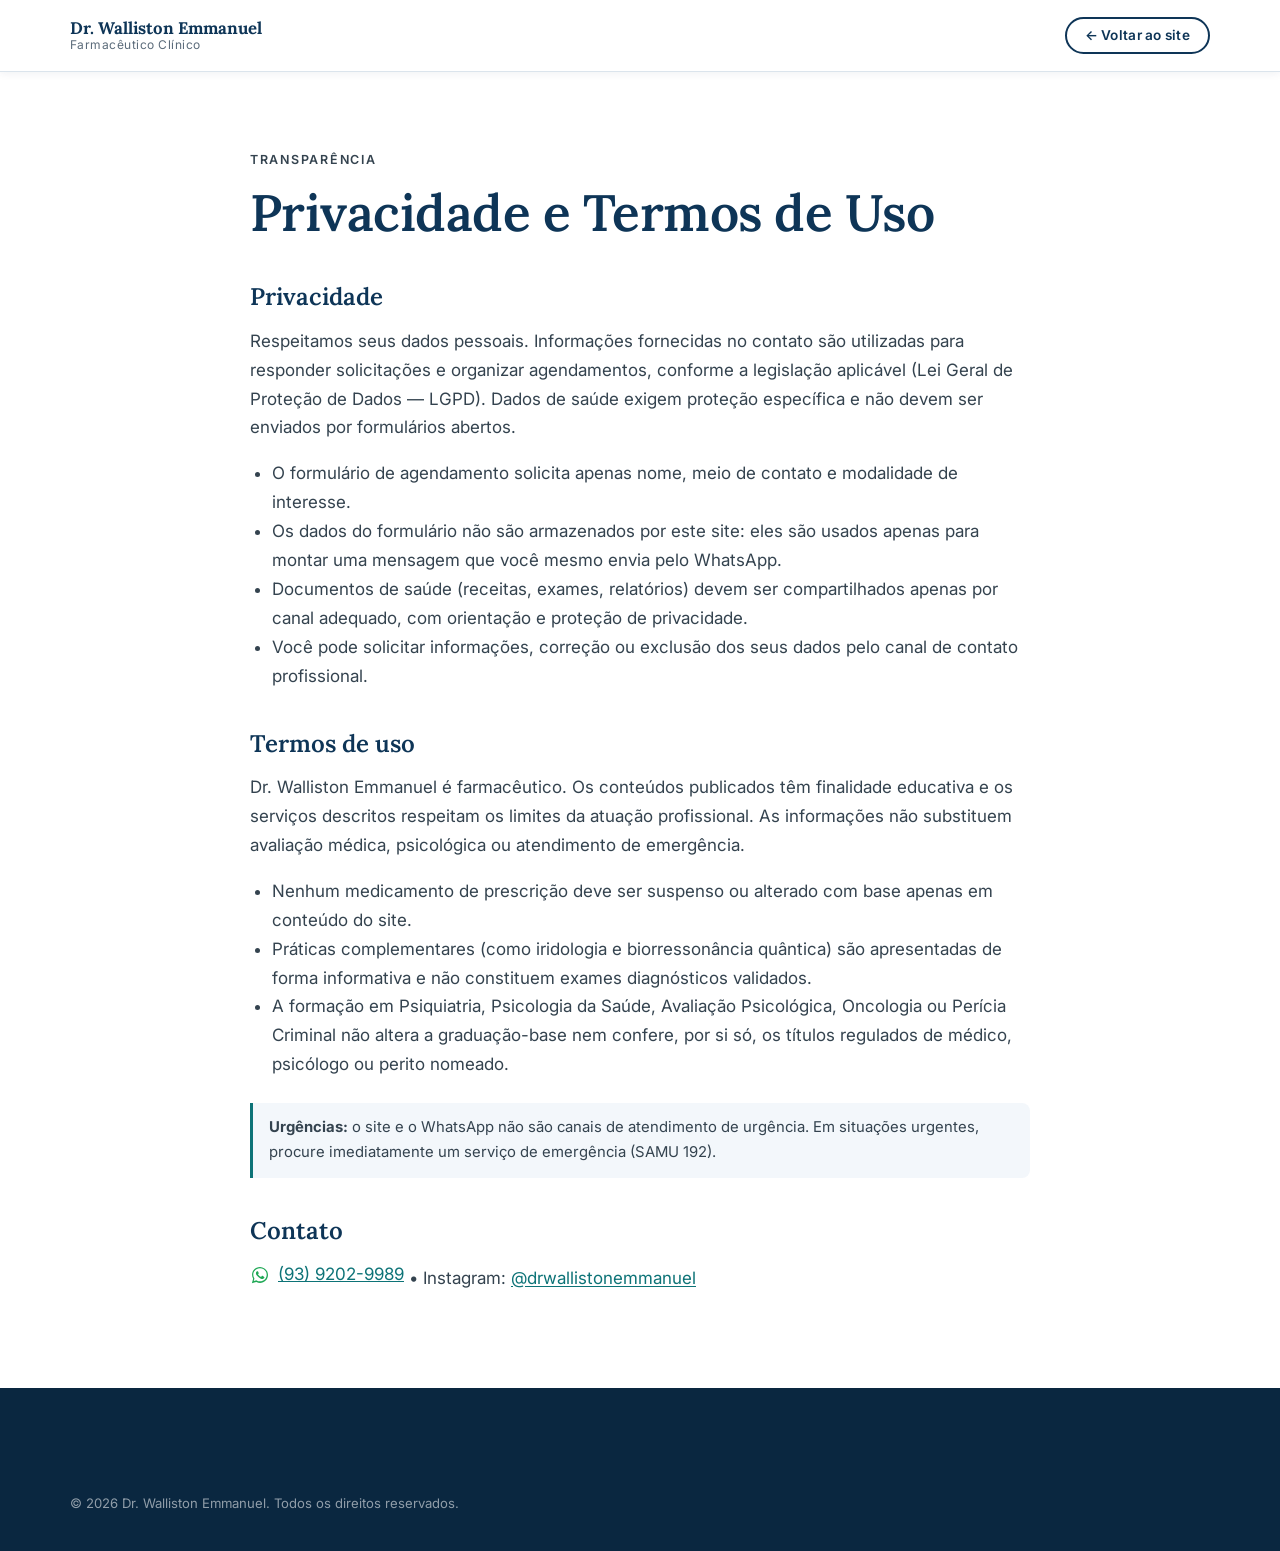
==== privacidade.html @ 7d1b39a8 "Sua mensagem de commit aqui" ====
<!DOCTYPE html>
<html lang="pt-BR">
<head>
  <meta charset="UTF-8">
  <meta name="viewport" content="width=device-width, initial-scale=1.0">
  <title>Privacidade e Termos | Dr. Walliston Emmanuel</title>
  <meta name="description" content="Política de privacidade e termos de uso do site do farmacêutico clínico Dr. Walliston Emmanuel.">
  <meta name="theme-color" content="#0e3557">
  <link rel="preconnect" href="https://fonts.googleapis.com">
  <link rel="preconnect" href="https://fonts.gstatic.com" crossorigin>
  <link href="https://fonts.googleapis.com/css2?family=Lora:ital,wght@0,500;0,600;0,700;1,500&family=Inter:wght@400;500;600&display=swap" rel="stylesheet">
  <link rel="stylesheet" href="css/style.css">
</head>
<body>
  <header class="header is-scrolled">
    <div class="container header__inner">
      <a href="index.html" class="brand" aria-label="Voltar ao início">
        <span class="brand__text"><strong>Dr. Walliston Emmanuel</strong><small>Farmacêutico Clínico</small></span>
      </a>
      <a href="index.html" class="btn btn--ghost btn--sm">← Voltar ao site</a>
    </div>
  </header>

  <main class="legal-page">
    <div class="container">
      <p class="eyebrow">Transparência</p>
      <h1>Privacidade e Termos de Uso</h1>

      <!-- TODO: a política completa precisa ser personalizada ao funcionamento real do site (responsável, e-mail de contato, ferramentas de analytics etc.). -->

      <h2>Privacidade</h2>
      <p>Respeitamos seus dados pessoais. Informações fornecidas no contato são utilizadas para responder solicitações e organizar agendamentos, conforme a legislação aplicável (Lei Geral de Proteção de Dados — LGPD). Dados de saúde exigem proteção específica e não devem ser enviados por formulários abertos.</p>
      <ul>
        <li>O formulário de agendamento solicita apenas nome, meio de contato e modalidade de interesse.</li>
        <li>Os dados do formulário não são armazenados por este site: eles são usados apenas para montar uma mensagem que você mesmo envia pelo WhatsApp.</li>
        <li>Documentos de saúde (receitas, exames, relatórios) devem ser compartilhados apenas por canal adequado, com orientação e proteção de privacidade.</li>
        <li>Você pode solicitar informações, correção ou exclusão dos seus dados pelo canal de contato profissional.</li>
      </ul>

      <h2>Termos de uso</h2>
      <p>Dr. Walliston Emmanuel é farmacêutico. Os conteúdos publicados têm finalidade educativa e os serviços descritos respeitam os limites da atuação profissional. As informações não substituem avaliação médica, psicológica ou atendimento de emergência.</p>
      <ul>
        <li>Nenhum medicamento de prescrição deve ser suspenso ou alterado com base apenas em conteúdo do site.</li>
        <li>Práticas complementares (como iridologia e biorressonância quântica) são apresentadas de forma informativa e não constituem exames diagnósticos validados.</li>
        <li>A formação em Psiquiatria, Psicologia da Saúde, Avaliação Psicológica, Oncologia ou Perícia Criminal não altera a graduação-base nem confere, por si só, os títulos regulados de médico, psicólogo ou perito nomeado.</li>
      </ul>
      <p class="note"><strong>Urgências:</strong> o site e o WhatsApp não são canais de atendimento de urgência. Em situações urgentes, procure imediatamente um serviço de emergência (SAMU 192).</p>

      <h2>Contato</h2>
      <p><a class="wa-link" href="https://wa.me/559392029989" target="_blank" rel="noopener"><svg class="wa" viewBox="0 0 32 32" aria-hidden="true"><path d="M16 3C9 3 3.3 8.6 3.3 15.6c0 2.2.6 4.4 1.7 6.3L3 29l7.3-1.9c1.8 1 3.8 1.5 5.8 1.5 7 0 12.7-5.7 12.7-12.6S23 3 16 3zm0 23.1c-1.9 0-3.7-.5-5.3-1.4l-.4-.2-4.3 1.1 1.1-4.2-.3-.4a10.4 10.4 0 0 1-1.6-5.5C5.2 9.8 10 5.1 16 5.1s10.7 4.7 10.7 10.5S21.9 26.1 16 26.1zm5.8-7.8c-.3-.2-1.9-.9-2.2-1-.3-.1-.5-.2-.7.2-.2.3-.8 1-1 1.2-.2.2-.4.2-.7.1-.3-.2-1.3-.5-2.5-1.6-.9-.8-1.6-1.8-1.7-2.1-.2-.3 0-.5.1-.6l.5-.6.3-.5c.1-.2 0-.4 0-.6l-1-2.4c-.3-.6-.5-.5-.7-.5h-.6c-.2 0-.6.1-.9.4-.3.3-1.2 1.1-1.2 2.8s1.2 3.2 1.4 3.5c.2.2 2.4 3.6 5.7 5 .8.4 1.4.6 1.9.7.8.3 1.5.2 2.1.1.6-.1 1.9-.8 2.2-1.5.3-.7.3-1.4.2-1.5-.1-.1-.3-.2-.6-.3z"/></svg>(93) 9202-9989</a> • Instagram: <a href="https://www.instagram.com/drwallistonemmanuel/" target="_blank" rel="noopener">@drwallistonemmanuel</a></p>
    </div>
  </main>

  <footer class="footer">
    <div class="container footer__legal">
      <p class="footer__copy">© 2026 Dr. Walliston Emmanuel. Todos os direitos reservados.</p>
    </div>
  </footer>
</body>
</html>
---- css/style.css ----
/* ==========================================================
   Dr. Walliston Emmanuel — Site profissional
   Paleta: azul profundo + branco, detalhes em verde-petróleo
   ========================================================== */

:root {
  --navy-900: #0a2740;
  --navy-800: #0e3557;
  --navy-700: #15466f;
  --petrol: #0d7377;
  --petrol-600: #0b6266;
  --petrol-100: #e3f2f1;
  --sky-50: #f3f7fb;
  --sky-100: #e6eef6;
  --ink: #1d2a36;
  --muted: #5b6b7a;
  --line: #dbe4ec;
  --white: #ffffff;
  --whats: #1fa855;

  --radius: 14px;
  --radius-lg: 22px;
  --shadow-sm: 0 2px 8px rgba(10, 39, 64, .06);
  --shadow: 0 12px 32px rgba(10, 39, 64, .10);
  --shadow-lg: 0 24px 60px rgba(10, 39, 64, .16);

  --font-serif: "Lora", Georgia, serif;
  --font-sans: "Inter", system-ui, -apple-system, "Segoe UI", Roboto, sans-serif;

  --header-h: 72px;
}

*, *::before, *::after { box-sizing: border-box; }
html { scroll-behavior: smooth; scroll-padding-top: calc(var(--header-h) + 12px); -webkit-text-size-adjust: 100%; }
body {
  margin: 0;
  font-family: var(--font-sans);
  font-size: clamp(1rem, .96rem + .2vw, 1.0625rem);
  line-height: 1.7;
  color: var(--ink);
  background: var(--white);
  -webkit-font-smoothing: antialiased;
}
img { max-width: 100%; height: auto; display: block; }
a { color: var(--petrol); }
a:hover { color: var(--navy-800); }
h1, h2, h3, h4 { font-family: var(--font-serif); color: var(--navy-800); line-height: 1.25; margin: 0 0 .6em; }
h1 { font-size: clamp(2rem, 1.4rem + 2.6vw, 3.2rem); font-weight: 600; letter-spacing: -.01em; }
h2 { font-size: clamp(1.65rem, 1.3rem + 1.4vw, 2.4rem); font-weight: 600; }
h3 { font-size: 1.2rem; font-weight: 600; }
h4 { font-size: 1.15rem; }
p { margin: 0 0 1em; }
ul, ol { margin: 0; padding: 0; }
:focus-visible { outline: 3px solid var(--petrol); outline-offset: 3px; border-radius: 4px; }

.container { width: 100%; max-width: 1180px; margin: 0 auto; padding: 0 20px; }
.section { padding: clamp(64px, 8vw, 112px) 0; }
.section__head { max-width: 760px; margin: 0 auto 48px; text-align: center; }
.section__head p:last-child { color: var(--muted); }
.section__head--left { text-align: left; margin-left: 0; }
.eyebrow {
  font-family: var(--font-sans);
  font-size: .78rem; font-weight: 600; letter-spacing: .14em; text-transform: uppercase;
  color: var(--petrol); margin-bottom: .8em;
}
.small { font-size: .9rem; color: var(--muted); }
.fineprint { font-size: .85rem; color: var(--muted); border-left: 3px solid var(--line); padding-left: 14px; margin-top: 28px; }

.skip { position: absolute; left: -999px; top: 8px; background: var(--navy-800); color: #fff; padding: 8px 14px; border-radius: 8px; z-index: 200; }
.skip:focus { left: 8px; }

/* ---------- Botões ---------- */
.btn {
  display: inline-flex; align-items: center; justify-content: center; gap: 10px;
  padding: 14px 26px; border-radius: 999px; border: 2px solid transparent;
  font: 600 .95rem/1 var(--font-sans); letter-spacing: .02em; text-decoration: none; cursor: pointer;
  transition: transform .2s, box-shadow .2s, background .2s, color .2s, border-color .2s;
}
.btn:hover { transform: translateY(-2px); }
.btn svg { width: 20px; height: 20px; fill: none; stroke: currentColor; stroke-width: 2; }
.btn--primary { background: var(--navy-800); color: #fff; box-shadow: 0 8px 20px rgba(14, 53, 87, .25); }
.btn--primary:hover { background: var(--navy-700); color: #fff; }
.btn--ghost { border-color: var(--navy-800); color: var(--navy-800); background: transparent; }
.btn--ghost:hover { background: var(--navy-800); color: #fff; }
.btn--light { background: #fff; color: var(--navy-800); }
.btn--light:hover { background: var(--petrol-100); color: var(--navy-900); }
.btn--whats { background: var(--whats); color: #fff; box-shadow: 0 8px 20px rgba(31, 168, 85, .3); }
.btn--whats:hover { background: #188e47; color: #fff; }
.btn--sm { padding: 10px 18px; font-size: .85rem; }
.btn--block { width: 100%; }

/* ---------- Cabeçalho ---------- */
.header {
  position: sticky; top: 0; z-index: 100; height: var(--header-h);
  background: rgba(255, 255, 255, .92); backdrop-filter: saturate(160%) blur(10px);
  border-bottom: 1px solid transparent; transition: border-color .3s, box-shadow .3s;
}
.header.is-scrolled { border-color: var(--line); box-shadow: var(--shadow-sm); }
.header__inner { display: flex; align-items: center; justify-content: space-between; height: 100%; gap: 20px; }
.brand { display: flex; align-items: center; gap: 12px; text-decoration: none; color: var(--navy-800); }
.brand__mark {
  display: grid; place-items: center; width: 44px; height: 44px; border-radius: 12px; flex-shrink: 0;
  background: linear-gradient(135deg, var(--navy-800), var(--petrol));
  color: #fff; font: 700 1rem var(--font-serif); letter-spacing: .04em;
}
.brand__text { display: flex; flex-direction: column; line-height: 1.2; }
.brand__text strong { font-family: var(--font-serif); font-size: 1.05rem; white-space: nowrap; }
.brand__text small { white-space: nowrap; }
.nav__cta { white-space: nowrap; }
@media (min-width: 1141px) and (max-width: 1440px) { .nav__cta { display: none; } }
.brand__text small { font-size: .75rem; color: var(--muted); letter-spacing: .04em; }
.brand--light, .brand--light:hover { color: #fff; }
.brand--light small { color: rgba(255, 255, 255, .7); }

.nav { display: flex; align-items: center; gap: 20px; }
.nav ul { display: flex; list-style: none; gap: 2px; }
.nav ul a {
  display: block; padding: 8px 10px; border-radius: 8px;
  color: var(--ink); text-decoration: none; font-size: .88rem; font-weight: 500; white-space: nowrap;
  transition: color .2s, background .2s;
}
.nav ul a:hover, .nav ul a.is-active { color: var(--petrol); background: var(--petrol-100); }

.nav-toggle { display: none; width: 44px; height: 44px; border: 0; background: transparent; cursor: pointer; padding: 10px; }
.nav-toggle span { display: block; height: 2px; background: var(--navy-800); border-radius: 2px; margin: 5px 0; transition: transform .3s, opacity .3s; }
.nav-toggle[aria-expanded="true"] span:nth-child(1) { transform: translateY(7px) rotate(45deg); }
.nav-toggle[aria-expanded="true"] span:nth-child(2) { opacity: 0; }
.nav-toggle[aria-expanded="true"] span:nth-child(3) { transform: translateY(-7px) rotate(-45deg); }

@media (max-width: 1140px) {
  .nav-toggle { display: block; }
  .nav {
    position: fixed; inset: var(--header-h) 0 auto 0; flex-direction: column; align-items: stretch; gap: 16px;
    background: #fff; padding: 16px 20px 28px; border-bottom: 1px solid var(--line); box-shadow: var(--shadow);
    transform: translateY(-12px); opacity: 0; visibility: hidden; transition: all .25s ease;
    max-height: calc(100dvh - var(--header-h)); overflow-y: auto;
  }
  .nav.is-open { transform: none; opacity: 1; visibility: visible; }
  .nav ul { flex-direction: column; }
  .nav ul a { padding: 12px 10px; font-size: 1rem; border-bottom: 1px solid var(--sky-100); border-radius: 0; }
}

/* ---------- Hero ---------- */
.hero {
  position: relative; overflow: hidden;
  background:
    radial-gradient(900px 500px at 85% 10%, rgba(13, 115, 119, .12), transparent 60%),
    linear-gradient(180deg, var(--sky-50), #fff);
  padding: clamp(40px, 6vw, 80px) 0 clamp(56px, 7vw, 96px);
}
.hero__inner { display: grid; grid-template-columns: 1.15fr .85fr; gap: clamp(32px, 5vw, 72px); align-items: center; }
.hero__sub { font-size: 1.1rem; color: var(--muted); max-width: 600px; }
.hero__call {
  font-family: var(--font-serif); font-style: italic; font-size: 1.12rem; color: var(--navy-700);
  border-left: 3px solid var(--petrol); padding-left: 16px; max-width: 560px;
}
.hero__actions { display: flex; flex-wrap: wrap; gap: 14px; margin: 28px 0 36px; }
.hero__facts { display: flex; flex-wrap: wrap; gap: 14px 36px; list-style: none; padding-top: 24px; border-top: 1px solid var(--line); }
.hero__facts li { display: flex; flex-direction: column; }
.hero__facts strong { font-family: var(--font-serif); font-size: 1.5rem; color: var(--navy-800); }
.hero__facts span { font-size: .85rem; color: var(--muted); max-width: 180px; line-height: 1.4; }

.hero__photo { position: relative; margin: 0; }
.hero__photo::before {
  content: ""; position: absolute; inset: 24px -24px -24px 24px; border-radius: var(--radius-lg);
  background: linear-gradient(135deg, var(--petrol), var(--navy-800)); opacity: .9; z-index: 0;
}
.hero__photo img { position: relative; z-index: 1; border-radius: var(--radius-lg); box-shadow: var(--shadow-lg); aspect-ratio: 4/5; object-fit: cover; width: 100%; }
.hero__badge {
  position: absolute; z-index: 2; left: -20px; bottom: 32px;
  display: flex; align-items: center; gap: 10px;
  background: #fff; padding: 12px 18px; border-radius: 999px; box-shadow: var(--shadow);
  font-size: .85rem; font-weight: 600; color: var(--navy-800);
}
.dot { width: 10px; height: 10px; border-radius: 50%; background: var(--whats); box-shadow: 0 0 0 0 rgba(31, 168, 85, .6); animation: pulse 2s infinite; }
@keyframes pulse { 70% { box-shadow: 0 0 0 10px rgba(31, 168, 85, 0); } 100% { box-shadow: 0 0 0 0 rgba(31, 168, 85, 0); } }

/* ---------- Boas-vindas / Pilares ---------- */
.welcome__intro { max-width: 820px; margin: 0 auto 56px; text-align: center; }
.welcome__intro p { font-size: 1.1rem; color: var(--muted); }
.pillars__title { text-align: center; font-size: 1.4rem; margin-bottom: 28px; }
.pillars { display: grid; grid-template-columns: repeat(3, 1fr); gap: 24px; }
.pillar {
  background: #fff; border: 1px solid var(--line); border-radius: var(--radius-lg); padding: 32px 28px;
  transition: transform .3s, box-shadow .3s, border-color .3s;
}
.pillar:hover { transform: translateY(-6px); box-shadow: var(--shadow); border-color: transparent; }
.pillar__icon { width: 56px; height: 56px; border-radius: 16px; background: var(--petrol-100); display: grid; place-items: center; margin-bottom: 20px; }
.pillar__icon svg { width: 28px; height: 28px; fill: none; stroke: var(--petrol); stroke-width: 1.8; stroke-linecap: round; stroke-linejoin: round; }
.pillar p { color: var(--muted); margin: 0; }

/* ---------- Quem sou ---------- */
.about { background: var(--sky-50); }
.about__inner { display: grid; grid-template-columns: .8fr 1.2fr; gap: clamp(32px, 5vw, 72px); align-items: start; }
.about__photo { margin: 0; position: sticky; top: calc(var(--header-h) + 24px); }
.about__photo img { border-radius: var(--radius-lg); box-shadow: var(--shadow); aspect-ratio: 4/5; object-fit: cover; width: 100%; }
.about__role { font-weight: 600; color: var(--petrol); margin-top: -.4em; }
.crf { color: var(--muted); font-weight: 500; }
.about__text > p { color: #34434f; }
.signature {
  margin: 32px 0; padding: 28px 32px; border-radius: var(--radius);
  background: linear-gradient(135deg, var(--navy-800), var(--navy-700)); color: #fff; position: relative;
}
.signature::before { content: "“"; position: absolute; top: -18px; left: 20px; font: 700 5rem/1 var(--font-serif); color: var(--petrol); opacity: .9; }
.signature p { font-family: var(--font-serif); font-size: 1.35rem; font-style: italic; margin: 0 0 .4em; }
.signature cite { font-style: normal; font-size: .9rem; opacity: .8; }
.about__actions { display: flex; flex-wrap: wrap; gap: 14px; }

/* ---------- Serviços ---------- */
.filters { display: flex; flex-wrap: wrap; justify-content: center; gap: 10px; margin-bottom: 36px; }
.filter {
  border: 1px solid var(--line); background: #fff; color: var(--ink); cursor: pointer;
  padding: 9px 18px; border-radius: 999px; font: 500 .88rem var(--font-sans); transition: all .2s;
}
.filter:hover { border-color: var(--petrol); color: var(--petrol); }
.filter.is-active { background: var(--petrol); border-color: var(--petrol); color: #fff; }

.cards { display: grid; grid-template-columns: repeat(auto-fill, minmax(280px, 1fr)); gap: 22px; }
.card {
  display: flex; flex-direction: column; align-items: flex-start;
  background: #fff; border: 1px solid var(--line); border-radius: var(--radius); padding: 26px 24px;
  transition: transform .25s, box-shadow .25s, border-color .25s, opacity .3s;
  position: relative; overflow: hidden;
}
.card::after { content: ""; position: absolute; left: 0; top: 0; height: 3px; width: 0; background: linear-gradient(90deg, var(--petrol), var(--navy-700)); transition: width .35s; }
.card:hover { transform: translateY(-4px); box-shadow: var(--shadow); border-color: transparent; }
.card:hover::after { width: 100%; }
.card.is-hidden { display: none; }
.card__tag { display: inline-block; font-size: .72rem; font-weight: 600; letter-spacing: .08em; text-transform: uppercase; color: var(--petrol); background: var(--petrol-100); padding: 4px 10px; border-radius: 999px; margin-bottom: 14px; }
.card h3 { font-size: 1.12rem; }
.card > p { color: var(--muted); font-size: .95rem; flex-grow: 1; }
.card__more {
  border: 0; background: none; padding: 0; cursor: pointer;
  font: 600 .9rem var(--font-sans); color: var(--navy-800); display: inline-flex; align-items: center; gap: 6px;
}
.card__more::after { content: "→"; transition: transform .2s; }
.card__more:hover::after { transform: translateX(4px); }

.note { background: var(--sky-50); border-left: 3px solid var(--petrol); padding: 12px 16px; border-radius: 0 8px 8px 0; font-size: .93rem; color: #34434f; }

.cta-inline {
  margin-top: 48px; padding: 28px 32px; border-radius: var(--radius-lg);
  background: var(--petrol-100); display: flex; align-items: center; justify-content: space-between; gap: 20px; flex-wrap: wrap;
}
.cta-inline p { margin: 0; font-family: var(--font-serif); font-size: 1.15rem; color: var(--navy-800); max-width: 640px; }

/* ---------- Modal ---------- */
.modal { position: fixed; inset: 0; z-index: 300; display: grid; place-items: center; padding: 20px; }
.modal[hidden] { display: none; }
.modal__backdrop { position: absolute; inset: 0; background: rgba(10, 39, 64, .55); backdrop-filter: blur(3px); animation: fade .25s; }
.modal__box {
  position: relative; background: #fff; border-radius: var(--radius-lg); padding: 40px 36px 32px;
  max-width: 640px; width: 100%; max-height: 88dvh; overflow-y: auto; box-shadow: var(--shadow-lg);
  animation: rise .3s ease;
}
.modal__box h3 { font-size: 1.5rem; }
.modal__box #modal-body p { color: #34434f; }
.modal__box .btn { margin-top: 8px; }
.modal__close { position: absolute; top: 14px; right: 16px; width: 40px; height: 40px; border: 0; border-radius: 50%; background: var(--sky-100); font-size: 1.6rem; line-height: 1; color: var(--navy-800); cursor: pointer; }
.modal__close:hover { background: var(--line); }
body.no-scroll { overflow: hidden; }
@keyframes fade { from { opacity: 0; } }
@keyframes rise { from { opacity: 0; transform: translateY(20px) scale(.98); } }

/* ---------- Formação ---------- */
.formation { background: linear-gradient(180deg, #fff, var(--sky-50)); }
.formation__inner { display: grid; grid-template-columns: .9fr 1.1fr; gap: clamp(32px, 5vw, 72px); align-items: start; }
.formation__aside { position: sticky; top: calc(var(--header-h) + 24px); }
.formation__aside > p { color: var(--muted); }
.stats { display: flex; gap: 16px; margin: 28px 0; }
.stats div { flex: 1; background: var(--navy-800); color: #fff; border-radius: var(--radius); padding: 20px; }
.stats strong { display: block; font: 600 2.2rem/1.1 var(--font-serif); }
.stats span { font-size: .85rem; opacity: .8; }
.formation__photo { margin: 0; }
.formation__photo img { border-radius: var(--radius-lg); aspect-ratio: 16/11; object-fit: cover; object-position: center 22%; width: 100%; box-shadow: var(--shadow); }

.degrees { list-style: none; counter-reset: deg; display: grid; gap: 12px; }
.degrees li {
  counter-increment: deg; position: relative;
  background: #fff; border: 1px solid var(--line); border-radius: var(--radius); padding: 16px 20px 16px 68px;
  transition: border-color .2s, transform .2s;
}
.degrees li:hover { border-color: var(--petrol); transform: translateX(4px); }
.degrees li::before {
  content: counter(deg, decimal-leading-zero); position: absolute; left: 18px; top: 50%; transform: translateY(-50%);
  font: 600 1.05rem var(--font-serif); color: var(--petrol);
  width: 36px; height: 36px; border-radius: 10px; background: var(--petrol-100); display: grid; place-items: center;
}
.degrees h3 { font-size: 1.02rem; margin: 0 0 2px; }
.degrees span { font-size: .87rem; color: var(--muted); }

.other-studies { margin-top: 36px; }
.chips { list-style: none; display: flex; flex-wrap: wrap; gap: 10px; }
.chips li { background: #fff; border: 1px dashed var(--petrol); color: var(--petrol-600); padding: 8px 16px; border-radius: 999px; font-size: .9rem; }

/* ---------- Como funciona ---------- */
.steps { list-style: none; display: grid; grid-template-columns: repeat(3, 1fr); gap: 22px; margin-bottom: 72px; }
.step { position: relative; padding: 28px 24px 24px; border-radius: var(--radius); background: var(--sky-50); }
.step__n {
  display: grid; place-items: center; width: 44px; height: 44px; border-radius: 50%; margin-bottom: 16px;
  background: var(--navy-800); color: #fff; font: 600 1.1rem var(--font-serif);
}
.step h3 { font-size: 1.1rem; }
.step p { color: var(--muted); margin: 0; font-size: .95rem; }

.modes { display: grid; grid-template-columns: .8fr 1.2fr; gap: clamp(28px, 4vw, 56px); align-items: center; }
.modes__photo { margin: 0; }
.modes__photo img { border-radius: var(--radius-lg); aspect-ratio: 4/5; object-fit: cover; width: 100%; box-shadow: var(--shadow); }
.modes__cards { display: grid; gap: 18px; }
.mode { border: 1px solid var(--line); border-radius: var(--radius); padding: 24px 26px; background: #fff; }
.mode h3 { display: flex; align-items: center; gap: 12px; font-size: 1.15rem; }
.mode h3 svg { width: 26px; height: 26px; fill: none; stroke: var(--petrol); stroke-width: 1.8; stroke-linecap: round; stroke-linejoin: round; flex-shrink: 0; }
.mode p { color: #34434f; }
.mode p:last-child { margin-bottom: 0; }
.mode--highlight { background: var(--petrol-100); border-color: transparent; }
.checklist { list-style: none; display: grid; gap: 6px; margin-bottom: 14px; }
.checklist li { position: relative; padding-left: 28px; }
.checklist li::before { content: "✓"; position: absolute; left: 0; top: 0; color: var(--petrol); font-weight: 700; }

/* ---------- Para quem é ---------- */
.who { background: linear-gradient(135deg, var(--navy-900), var(--navy-700)); color: #fff; }
.who h2 { color: #fff; }
.who .eyebrow { color: #7fd1cf; }
.who__inner { display: grid; grid-template-columns: .9fr 1.1fr; gap: clamp(32px, 5vw, 72px); align-items: center; }
.who__text p { color: rgba(255, 255, 255, .82); font-size: 1.08rem; margin-bottom: 28px; }
.who__list { list-style: none; display: grid; grid-template-columns: 1fr 1fr; gap: 14px; }
.who__list li {
  position: relative; padding: 18px 18px 18px 50px; border-radius: var(--radius);
  background: rgba(255, 255, 255, .07); border: 1px solid rgba(255, 255, 255, .12); font-size: .95rem; line-height: 1.5;
}
.who__list li::before {
  content: ""; position: absolute; left: 18px; top: 22px; width: 18px; height: 18px; border-radius: 50%;
  background: #7fd1cf url("data:image/svg+xml,%3Csvg xmlns='http://www.w3.org/2000/svg' viewBox='0 0 24 24' fill='none' stroke='%230a2740' stroke-width='3.5' stroke-linecap='round' stroke-linejoin='round'%3E%3Cpath d='M5 12l5 5L20 7'/%3E%3C/svg%3E") center/12px no-repeat;
}

/* ---------- Conteúdos ---------- */
.topics { display: grid; grid-template-columns: repeat(4, 1fr); gap: 18px; }
.topic {
  display: block; padding: 24px 22px; border-radius: var(--radius); border: 1px solid var(--line);
  text-decoration: none; color: inherit; background: #fff; transition: transform .25s, box-shadow .25s, border-color .25s;
}
.topic:hover { transform: translateY(-4px); box-shadow: var(--shadow); border-color: transparent; color: inherit; }
.topic h3 { font-size: 1.05rem; }
.topic p { color: var(--muted); font-size: .92rem; margin: 0; }
.topic--ig { background: linear-gradient(135deg, var(--petrol), var(--navy-800)); border: 0; }
.topic--ig h3, .topic--ig p { color: #fff; }
.topic--ig p { opacity: .85; }
.topic--ig svg { width: 30px; height: 30px; fill: none; stroke: #fff; stroke-width: 1.8; margin-bottom: 12px; }

.partners {
  margin-top: 80px; display: grid; grid-template-columns: .8fr 1.2fr; gap: 40px;
  padding: clamp(28px, 4vw, 48px); border-radius: var(--radius-lg); background: var(--sky-50);
}
.partners p { color: #34434f; }

/* ---------- FAQ ---------- */
.faq { background: var(--sky-50); }
.faq__inner { display: grid; grid-template-columns: .7fr 1.3fr; gap: clamp(28px, 5vw, 64px); align-items: start; }
.faq .section__head { position: sticky; top: calc(var(--header-h) + 24px); margin-bottom: 0; }
.accordion { display: grid; gap: 10px; }
.accordion details { background: #fff; border: 1px solid var(--line); border-radius: var(--radius); transition: border-color .2s, box-shadow .2s; }
.accordion details[open] { border-color: var(--petrol); box-shadow: var(--shadow-sm); }
.accordion summary {
  list-style: none; cursor: pointer; padding: 18px 56px 18px 22px; position: relative;
  font-weight: 600; color: var(--navy-800);
}
.accordion summary::-webkit-details-marker { display: none; }
.accordion summary::after {
  content: "+"; position: absolute; right: 18px; top: 50%; transform: translateY(-50%);
  width: 28px; height: 28px; border-radius: 50%; display: grid; place-items: center;
  background: var(--petrol-100); color: var(--petrol); font-size: 1.2rem; font-weight: 500; transition: transform .25s;
}
.accordion details[open] summary::after { content: "−"; }
.accordion details p { padding: 0 22px 20px; margin: 0; color: var(--muted); }

/* ---------- Contato ---------- */
.contact__inner { display: grid; grid-template-columns: 1.1fr .9fr; gap: clamp(32px, 5vw, 72px); align-items: start; }
.contact__info > p { color: var(--muted); }
.contact__list { list-style: none; display: grid; gap: 16px; margin: 28px 0 32px; }
.contact__list li { display: flex; gap: 16px; align-items: flex-start; }
.contact__list svg {
  width: 46px; height: 46px; padding: 11px; border-radius: 12px; flex-shrink: 0;
  background: var(--petrol-100); fill: none; stroke: var(--petrol); stroke-width: 1.8; stroke-linecap: round; stroke-linejoin: round;
}
.contact__list span { display: block; font-size: .78rem; font-weight: 600; letter-spacing: .1em; text-transform: uppercase; color: var(--muted); }
.contact__list a { font-weight: 600; font-size: 1.1rem; text-decoration: none; color: var(--navy-800); }
.contact__list a:hover { color: var(--petrol); }
.contact__photo { margin: 0; }
.contact__photo img { border-radius: var(--radius-lg); aspect-ratio: 16/10; object-fit: cover; object-position: center 20%; width: 100%; box-shadow: var(--shadow); }

.contact__form {
  position: sticky; top: calc(var(--header-h) + 24px);
  background: #fff; border: 1px solid var(--line); border-radius: var(--radius-lg); padding: 32px 28px; box-shadow: var(--shadow);
}
.contact__form h3 { font-size: 1.4rem; margin-bottom: .3em; }
.contact__form label { display: block; font-weight: 600; font-size: .9rem; margin: 18px 0 6px; color: var(--navy-800); }
.contact__form input[type="text"] {
  width: 100%; padding: 13px 16px; border: 1.5px solid var(--line); border-radius: 10px;
  font: 1rem var(--font-sans); color: var(--ink); transition: border-color .2s, box-shadow .2s; background: #fff;
}
.contact__form input[type="text"]:focus { outline: none; border-color: var(--petrol); box-shadow: 0 0 0 4px var(--petrol-100); }
.contact__form input.is-invalid { border-color: #c0392b; }
.contact__form fieldset { border: 0; padding: 0; margin: 22px 0 24px; }
.contact__form legend { font-weight: 600; font-size: .9rem; color: var(--navy-800); margin-bottom: 8px; }
.contact__form .radio { display: flex; align-items: center; gap: 10px; font-weight: 400; margin: 8px 0; cursor: pointer; color: var(--ink); }
.contact__form .radio input { width: 18px; height: 18px; accent-color: var(--petrol); }
.form__error { color: #c0392b; font-size: .9rem; font-weight: 500; }

/* ---------- Rodapé ---------- */
.footer { background: var(--navy-900); color: rgba(255, 255, 255, .78); padding: 64px 0 28px; font-size: .93rem; }
.footer a { color: rgba(255, 255, 255, .85); text-decoration: none; }
.footer a:hover { color: #7fd1cf; }
.footer__inner { display: grid; grid-template-columns: 1.3fr 1fr 1fr; gap: 40px; padding-bottom: 36px; border-bottom: 1px solid rgba(255, 255, 255, .12); }
.footer__quote { font-family: var(--font-serif); font-style: italic; margin-top: 18px; color: rgba(255, 255, 255, .7); }
.footer__nav, .footer__contact { display: flex; flex-direction: column; gap: 10px; }
.footer__legal { padding-top: 24px; font-size: .82rem; color: rgba(255, 255, 255, .55); }
.footer__legal p { margin-bottom: .7em; max-width: 920px; }
.footer__copy { margin-top: 16px; }

/* ---------- WhatsApp flutuante ---------- */
.whats-float {
  position: fixed; right: 20px; bottom: 20px; z-index: 150;
  display: flex; align-items: center; gap: 8px;
  background: var(--whats); color: #fff; text-decoration: none;
  padding: 12px 20px 12px 14px; border-radius: 999px; box-shadow: 0 10px 28px rgba(31, 168, 85, .4);
  font-weight: 600; transition: transform .2s, box-shadow .2s;
}
.whats-float:hover { color: #fff; transform: translateY(-3px) scale(1.03); box-shadow: 0 14px 34px rgba(31, 168, 85, .5); }
.whats-float svg { width: 30px; height: 30px; }

/* ---------- Animações de entrada ---------- */
.js .reveal { opacity: 0; transform: translateY(24px); transition: opacity .7s ease, transform .7s ease; }
.js .reveal.is-visible { opacity: 1; transform: none; }
@media (prefers-reduced-motion: reduce) {
  html { scroll-behavior: auto; }
  *, *::before, *::after { animation: none !important; transition: none !important; }
  .js .reveal { opacity: 1; transform: none; }
}

/* ---------- Página de privacidade ---------- */
.legal-page { padding: clamp(48px, 6vw, 88px) 0; }
.legal-page .container { max-width: 820px; }
.legal-page h2 { font-size: 1.5rem; margin-top: 1.6em; }
.legal-page p, .legal-page li { color: #34434f; }
.legal-page ul { padding-left: 1.3em; margin-bottom: 1em; }
.legal-page .note { margin: 24px 0; }

/* ---------- Responsivo ---------- */
@media (max-width: 980px) {
  .hero__inner, .about__inner, .formation__inner, .modes, .who__inner, .faq__inner, .contact__inner, .partners { grid-template-columns: 1fr; }
  .hero__photo { max-width: 440px; margin: 0 auto; order: -1; }
  .hero__photo::before { inset: 16px -16px -16px 16px; }
  .hero__badge { left: 50%; transform: translateX(-50%); bottom: -18px; white-space: nowrap; }
  .about__photo, .formation__aside, .faq .section__head, .contact__form { position: static; }
  .about__photo { max-width: 420px; }
  .modes__photo { max-width: 420px; }
  .steps { grid-template-columns: repeat(2, 1fr); }
  .topics { grid-template-columns: repeat(2, 1fr); }
  .pillars { grid-template-columns: 1fr; }
  .footer__inner { grid-template-columns: 1fr 1fr; }
  .footer__brand { grid-column: 1 / -1; }
}
@media (max-width: 640px) {
  :root { --header-h: 64px; }
  .container { padding: 0 16px; }
  .brand__text small { display: none; }
  .brand__mark { width: 40px; height: 40px; }
  .hero__actions .btn, .about__actions .btn { flex: 1 1 100%; }
  .steps, .topics, .who__list { grid-template-columns: 1fr; }
  .cards { grid-template-columns: 1fr; }
  .filters { justify-content: flex-start; flex-wrap: nowrap; overflow-x: auto; margin: 0 -16px 28px; padding: 0 16px 6px; scrollbar-width: none; }
  .filters::-webkit-scrollbar { display: none; }
  .filter { flex-shrink: 0; }
  .cta-inline { padding: 24px 20px; }
  .cta-inline .btn { width: 100%; }
  .modal__box { padding: 36px 22px 24px; }
  .contact__form { padding: 26px 20px; }
  .footer__inner { grid-template-columns: 1fr; }
  .whats-float { padding: 14px; right: 16px; bottom: 16px; }
  .whats-float span { display: none; }
  .signature { padding: 24px 22px; }
  .signature p { font-size: 1.15rem; }
}

/* ---------- Logo do WhatsApp ---------- */
svg.wa { fill: currentColor !important; stroke: none !important; }
.btn svg.wa { width: 22px; height: 22px; }
.contact__list svg.wa { color: var(--whats); background: #e3f6ea; }
.wa-link { display: inline-flex; align-items: center; gap: 8px; }
.wa-link svg.wa { width: 20px; height: 20px; color: var(--whats); }
.footer .wa-link svg.wa { color: #4ad27f; }
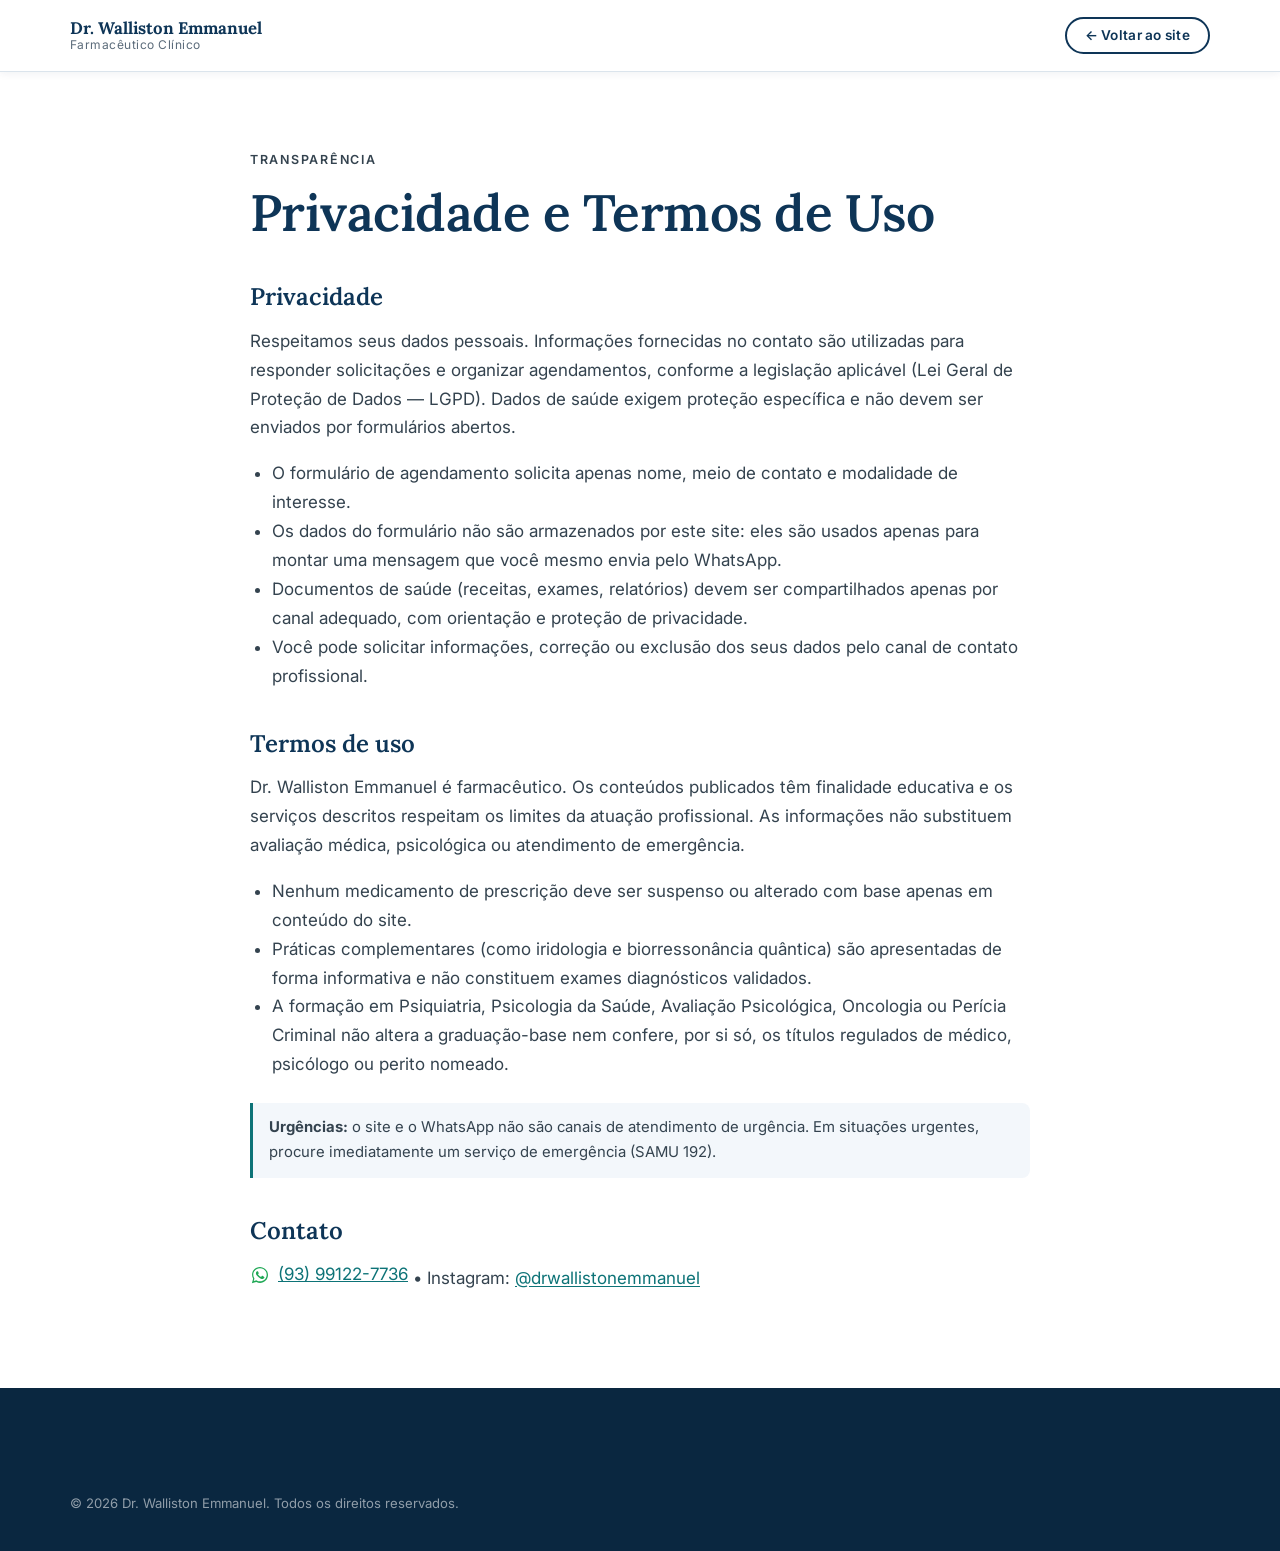
==== commit 1da6325d: "atualizacoes" ====
--- a/privacidade.html
+++ b/privacidade.html
@@ -47,7 +47,7 @@
       <p class="note"><strong>Urgências:</strong> o site e o WhatsApp não são canais de atendimento de urgência. Em situações urgentes, procure imediatamente um serviço de emergência (SAMU 192).</p>
 
       <h2>Contato</h2>
-      <p><a class="wa-link" href="https://wa.me/559392029989" target="_blank" rel="noopener"><svg class="wa" viewBox="0 0 32 32" aria-hidden="true"><path d="M16 3C9 3 3.3 8.6 3.3 15.6c0 2.2.6 4.4 1.7 6.3L3 29l7.3-1.9c1.8 1 3.8 1.5 5.8 1.5 7 0 12.7-5.7 12.7-12.6S23 3 16 3zm0 23.1c-1.9 0-3.7-.5-5.3-1.4l-.4-.2-4.3 1.1 1.1-4.2-.3-.4a10.4 10.4 0 0 1-1.6-5.5C5.2 9.8 10 5.1 16 5.1s10.7 4.7 10.7 10.5S21.9 26.1 16 26.1zm5.8-7.8c-.3-.2-1.9-.9-2.2-1-.3-.1-.5-.2-.7.2-.2.3-.8 1-1 1.2-.2.2-.4.2-.7.1-.3-.2-1.3-.5-2.5-1.6-.9-.8-1.6-1.8-1.7-2.1-.2-.3 0-.5.1-.6l.5-.6.3-.5c.1-.2 0-.4 0-.6l-1-2.4c-.3-.6-.5-.5-.7-.5h-.6c-.2 0-.6.1-.9.4-.3.3-1.2 1.1-1.2 2.8s1.2 3.2 1.4 3.5c.2.2 2.4 3.6 5.7 5 .8.4 1.4.6 1.9.7.8.3 1.5.2 2.1.1.6-.1 1.9-.8 2.2-1.5.3-.7.3-1.4.2-1.5-.1-.1-.3-.2-.6-.3z"/></svg>(93) 9202-9989</a> • Instagram: <a href="https://www.instagram.com/drwallistonemmanuel/" target="_blank" rel="noopener">@drwallistonemmanuel</a></p>
+      <p><a class="wa-link" href="https://wa.me/5593991227736" target="_blank" rel="noopener"><svg class="wa" viewBox="0 0 32 32" aria-hidden="true"><path d="M16 3C9 3 3.3 8.6 3.3 15.6c0 2.2.6 4.4 1.7 6.3L3 29l7.3-1.9c1.8 1 3.8 1.5 5.8 1.5 7 0 12.7-5.7 12.7-12.6S23 3 16 3zm0 23.1c-1.9 0-3.7-.5-5.3-1.4l-.4-.2-4.3 1.1 1.1-4.2-.3-.4a10.4 10.4 0 0 1-1.6-5.5C5.2 9.8 10 5.1 16 5.1s10.7 4.7 10.7 10.5S21.9 26.1 16 26.1zm5.8-7.8c-.3-.2-1.9-.9-2.2-1-.3-.1-.5-.2-.7.2-.2.3-.8 1-1 1.2-.2.2-.4.2-.7.1-.3-.2-1.3-.5-2.5-1.6-.9-.8-1.6-1.8-1.7-2.1-.2-.3 0-.5.1-.6l.5-.6.3-.5c.1-.2 0-.4 0-.6l-1-2.4c-.3-.6-.5-.5-.7-.5h-.6c-.2 0-.6.1-.9.4-.3.3-1.2 1.1-1.2 2.8s1.2 3.2 1.4 3.5c.2.2 2.4 3.6 5.7 5 .8.4 1.4.6 1.9.7.8.3 1.5.2 2.1.1.6-.1 1.9-.8 2.2-1.5.3-.7.3-1.4.2-1.5-.1-.1-.3-.2-.6-.3z"/></svg>(93) 99122-7736</a> • Instagram: <a href="https://www.instagram.com/drwallistonemmanuel/" target="_blank" rel="noopener">@drwallistonemmanuel</a></p>
     </div>
   </main>
 
--- a/css/style.css
+++ b/css/style.css
@@ -255,6 +255,8 @@
 }
 .modal__box h3 { font-size: 1.5rem; }
 .modal__box #modal-body p { color: #34434f; }
+.modal__box #modal-body ul { padding-left: 1.3em; margin: 0 0 1em; color: #34434f; }
+.modal__box #modal-body li { margin-bottom: .4em; }
 .modal__box .btn { margin-top: 8px; }
 .modal__close { position: absolute; top: 14px; right: 16px; width: 40px; height: 40px; border: 0; border-radius: 50%; background: var(--sky-100); font-size: 1.6rem; line-height: 1; color: var(--navy-800); cursor: pointer; }
 .modal__close:hover { background: var(--line); }
